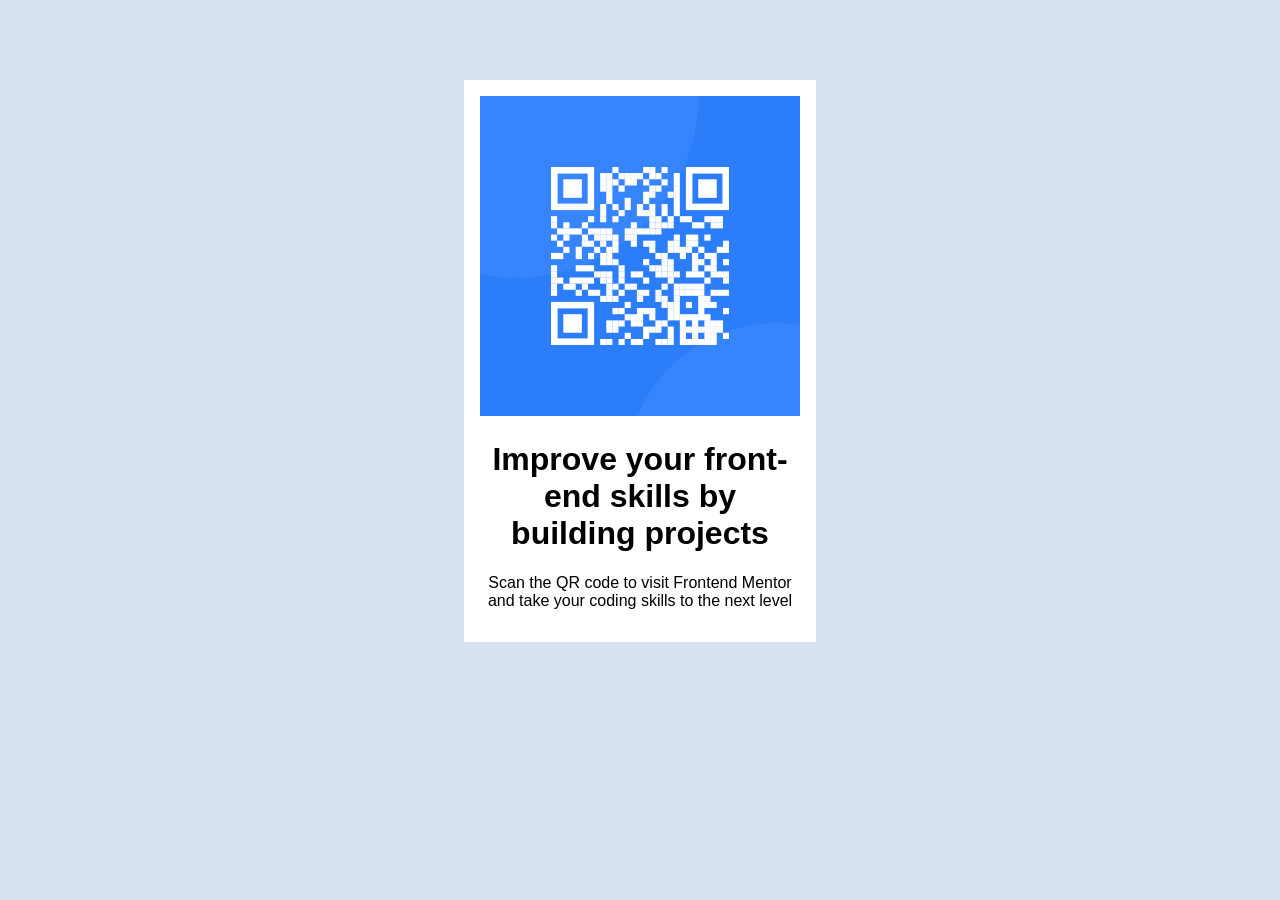
==== qr-code-component-main/index.html @ c1a56d51 "Added basic QR code component structure" ====
<!DOCTYPE html>
<html lang="en">
<head>
  <meta charset="UTF-8">
  <meta name="viewport" content="width=device-width, initial-scale=1.0">
  <link rel="icon" type="image/png" sizes="32x32" href="./images/favicon-32x32.png">
  <link rel="stylesheet" href="styles.css">
  <title>Frontend Mentor | QR code component</title>
</head>
<body>
  <main class="card">
    <img src="./images/image-qr-code.png" alt="QR code to Frontend Mentor">
    <h1>Improve your front-end skills by building projects</h1>
    <p>Scan the QR code to visit Frontend Mentor and take your coding skills to the next level</p>
  </main>
</body>
</html>
---- qr-code-component-main/styles.css ----
body {
  margin: 0;
  background: hsl(212, 45%, 89%);
  font-family: Arial, sans-serif;
}

.card {
  background: white;
  width: 320px;
  margin: 80px auto;
  padding: 16px;
}

.card img {
  width: 100%;
}

.card h1,
.card p {
  text-align: center;
}
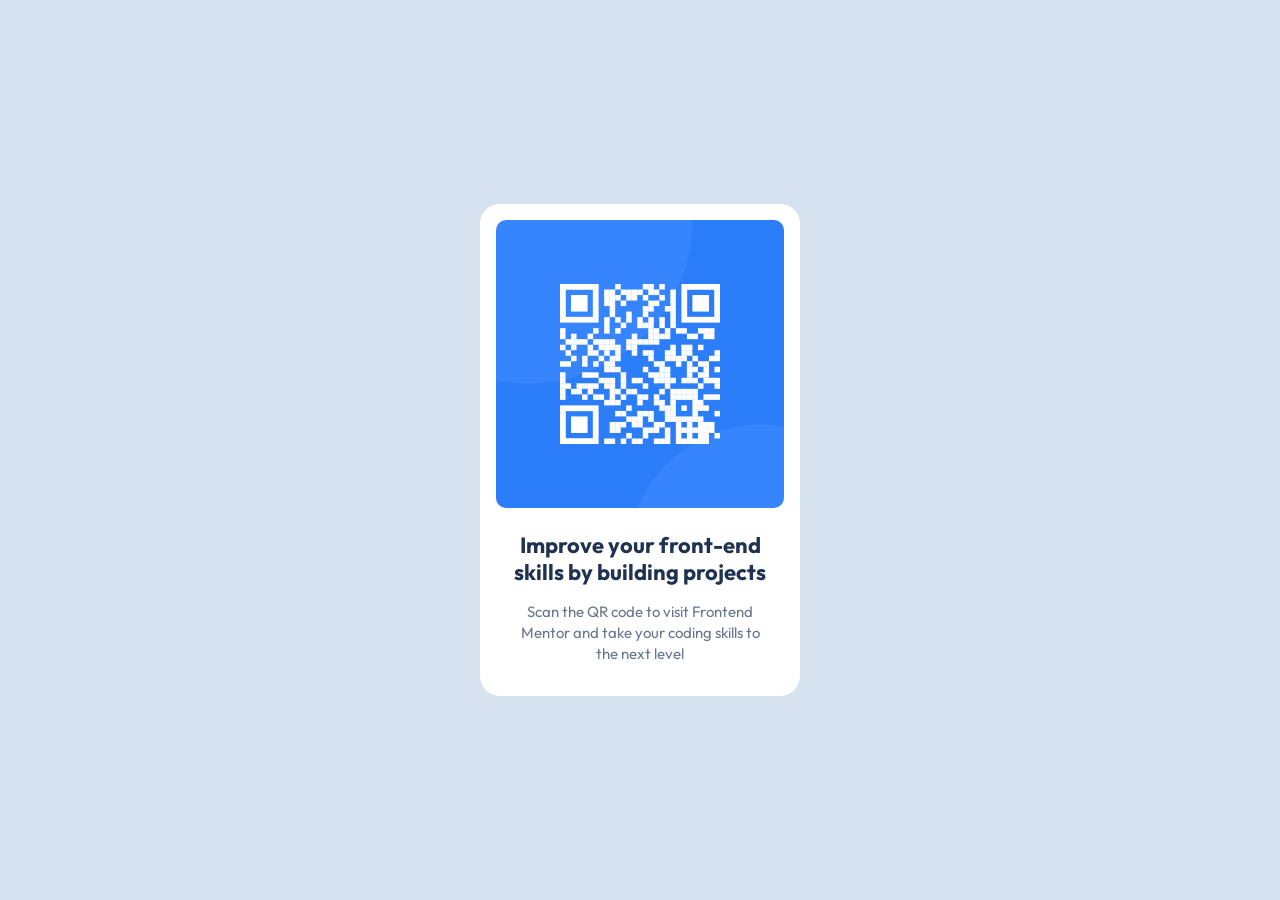
==== commit 8a1d1c74: "Added card styling and centered layout" ====
--- a/qr-code-component-main/index.html
+++ b/qr-code-component-main/index.html
@@ -4,6 +4,9 @@
   <meta charset="UTF-8">
   <meta name="viewport" content="width=device-width, initial-scale=1.0">
   <link rel="icon" type="image/png" sizes="32x32" href="./images/favicon-32x32.png">
+  <link rel="preconnect" href="https://fonts.googleapis.com">
+  <link rel="preconnect" href="https://fonts.gstatic.com" crossorigin>
+  <link href="https://fonts.googleapis.com/css2?family=Outfit:wght@400;700&display=swap" rel="stylesheet">
   <link rel="stylesheet" href="styles.css">
   <title>Frontend Mentor | QR code component</title>
 </head>
--- a/qr-code-component-main/styles.css
+++ b/qr-code-component-main/styles.css
@@ -1,21 +1,41 @@
+* {
+  box-sizing: border-box;
+}
+
 body {
   margin: 0;
+  min-height: 100vh;
+  display: flex;
+  justify-content: center;
+  align-items: center;
   background: hsl(212, 45%, 89%);
-  font-family: Arial, sans-serif;
+  font-family: "Outfit", sans-serif;
 }
 
 .card {
-  background: white;
   width: 320px;
-  margin: 80px auto;
-  padding: 16px;
+  padding: 16px 16px 32px;
+  background: hsl(0, 0%, 100%);
+  border-radius: 20px;
+  text-align: center;
 }
 
 .card img {
+  display: block;
   width: 100%;
+  border-radius: 10px;
 }
 
-.card h1,
+.card h1 {
+  margin: 24px 8px 16px;
+  color: hsl(218, 44%, 22%);
+  font-size: 22px;
+  line-height: 1.2;
+}
+
 .card p {
-  text-align: center;
+  margin: 0 16px;
+  color: hsl(216, 15%, 48%);
+  font-size: 15px;
+  line-height: 1.4;
 }
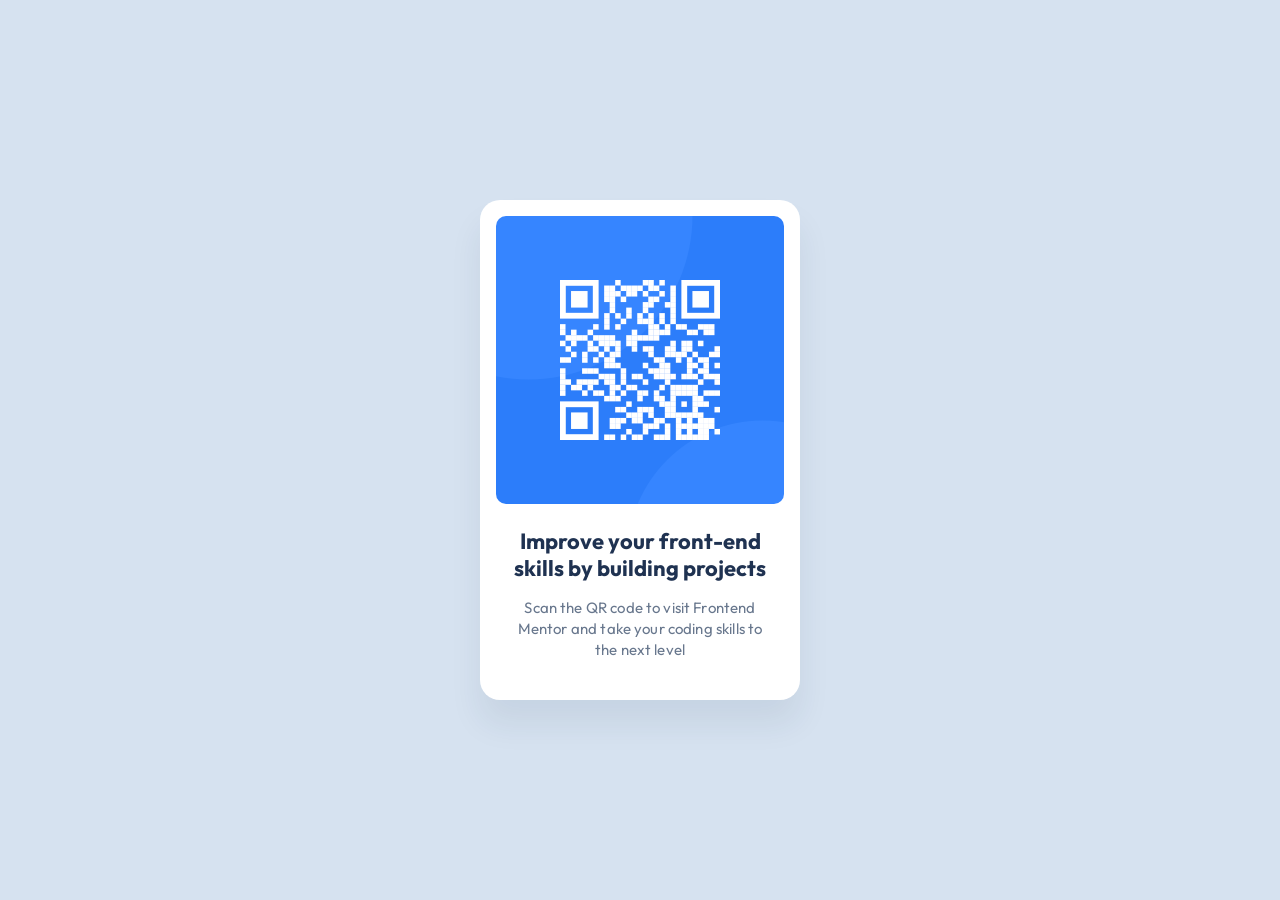
==== commit 7d1236c0: "Completed responsive QR code design" ====
--- a/qr-code-component-main/index.html
+++ b/qr-code-component-main/index.html
@@ -12,7 +12,7 @@
 </head>
 <body>
   <main class="card">
-    <img src="./images/image-qr-code.png" alt="QR code to Frontend Mentor">
+    <img class="qr-image" src="./images/image-qr-code.png" alt="QR code to Frontend Mentor">
     <h1>Improve your front-end skills by building projects</h1>
     <p>Scan the QR code to visit Frontend Mentor and take your coding skills to the next level</p>
   </main>
--- a/qr-code-component-main/styles.css
+++ b/qr-code-component-main/styles.css
@@ -2,25 +2,33 @@
   box-sizing: border-box;
 }
 
+html,
 body {
   margin: 0;
+  min-height: 100%;
+}
+
+body {
   min-height: 100vh;
   display: flex;
   justify-content: center;
   align-items: center;
+  padding: 24px;
   background: hsl(212, 45%, 89%);
   font-family: "Outfit", sans-serif;
 }
 
 .card {
-  width: 320px;
-  padding: 16px 16px 32px;
+  width: 100%;
+  max-width: 320px;
+  padding: 16px 16px 40px;
   background: hsl(0, 0%, 100%);
   border-radius: 20px;
   text-align: center;
+  box-shadow: 0 24px 32px rgba(31, 49, 79, 0.08);
 }
 
-.card img {
+.qr-image {
   display: block;
   width: 100%;
   border-radius: 10px;
@@ -30,6 +38,7 @@
   margin: 24px 8px 16px;
   color: hsl(218, 44%, 22%);
   font-size: 22px;
+  font-weight: 700;
   line-height: 1.2;
 }
 
@@ -37,5 +46,13 @@
   margin: 0 16px;
   color: hsl(216, 15%, 48%);
   font-size: 15px;
+  font-weight: 400;
   line-height: 1.4;
+  letter-spacing: 0.01em;
 }
+
+@media (max-width: 375px) {
+  body {
+    padding: 24px 27px;
+  }
+}
